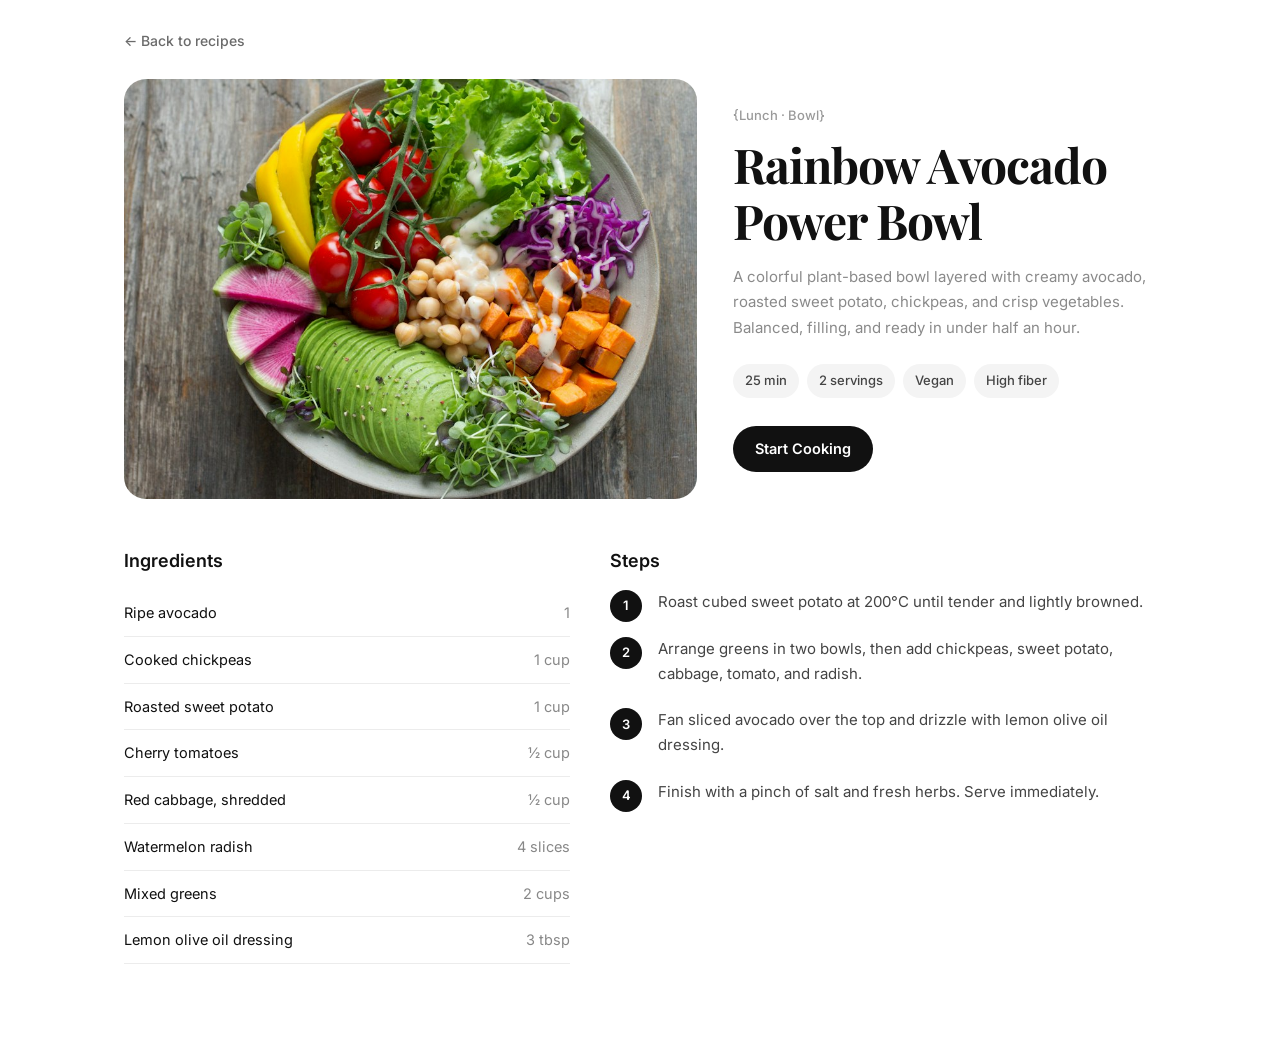
==== bowl.html @ 6062ea20 "Add nourishing recipes landing page and recipe detail screens." ====
<!DOCTYPE html>
<html lang="en">
  <head>
    <meta charset="UTF-8" />
    <meta name="viewport" content="width=device-width, initial-scale=1.0" />
    <title>Rainbow Avocado Power Bowl — Nourishing Recipes</title>
    <link rel="preconnect" href="https://fonts.googleapis.com" />
    <link rel="preconnect" href="https://fonts.gstatic.com" crossorigin />
    <link
      href="https://fonts.googleapis.com/css2?family=Inter:wght@400;500;600&family=Playfair+Display:wght@500;600;700&display=swap"
      rel="stylesheet"
    />
    <link rel="stylesheet" href="styles.css" />
  </head>
  <body>
    <main class="recipe">
      <a class="back-link" href="index.html">← Back to recipes</a>

      <section class="recipe-hero">
        <img
          src="images/bowl.jpg"
          alt="Rainbow avocado bowl with chickpeas, sweet potato, tomato, and greens"
        />
        <div>
          <p class="recipe-kicker">{Lunch · Bowl}</p>
          <h1>Rainbow Avocado Power Bowl</h1>
          <p class="recipe-intro">
            A colorful plant-based bowl layered with creamy avocado, roasted sweet potato,
            chickpeas, and crisp vegetables. Balanced, filling, and ready in under half an hour.
          </p>
          <div class="meta">
            <span>25 min</span>
            <span>2 servings</span>
            <span>Vegan</span>
            <span>High fiber</span>
          </div>
          <a class="btn btn-primary" href="#steps">Start Cooking</a>
        </div>
      </section>

      <section class="recipe-grid">
        <div>
          <h2>Ingredients</h2>
          <ul class="ingredients">
            <li>Ripe avocado <span>1</span></li>
            <li>Cooked chickpeas <span>1 cup</span></li>
            <li>Roasted sweet potato <span>1 cup</span></li>
            <li>Cherry tomatoes <span>½ cup</span></li>
            <li>Red cabbage, shredded <span>½ cup</span></li>
            <li>Watermelon radish <span>4 slices</span></li>
            <li>Mixed greens <span>2 cups</span></li>
            <li>Lemon olive oil dressing <span>3 tbsp</span></li>
          </ul>
        </div>
        <div>
          <h2 id="steps">Steps</h2>
          <ol class="steps">
            <li>Roast cubed sweet potato at 200°C until tender and lightly browned.</li>
            <li>Arrange greens in two bowls, then add chickpeas, sweet potato, cabbage, tomato, and radish.</li>
            <li>Fan sliced avocado over the top and drizzle with lemon olive oil dressing.</li>
            <li>Finish with a pinch of salt and fresh herbs. Serve immediately.</li>
          </ol>
        </div>
      </section>
    </main>
  </body>
</html>
---- styles.css ----
:root {
  --ink: #111111;
  --muted: #8a8a8a;
  --text: #3d3d3d;
  --line: #ececec;
  --bg: #ffffff;
  --radius-img: 22px;
  --max: 980px;
}

*,
*::before,
*::after {
  box-sizing: border-box;
  margin: 0;
  padding: 0;
}

html {
  scroll-behavior: smooth;
}

body {
  font-family: Inter, system-ui, sans-serif;
  color: var(--ink);
  background: var(--bg);
  line-height: 1.5;
}

img {
  max-width: 100%;
  display: block;
}

a {
  color: inherit;
  text-decoration: none;
}

.hero {
  max-width: var(--max);
  margin: 0 auto;
  padding: 36px 24px 8px;
  text-align: center;
}

.badge {
  display: inline-flex;
  align-items: center;
  gap: 8px;
  padding: 8px 16px;
  border-radius: 999px;
  background: #f3f3f3;
  color: #5c5c5c;
  font-size: 13px;
  font-weight: 500;
  letter-spacing: 0.01em;
}

.badge:hover {
  background: #ececec;
}

.hero h1 {
  margin: 28px 0 18px;
  font-family: "Playfair Display", Georgia, serif;
  font-size: clamp(40px, 6.4vw, 64px);
  font-weight: 700;
  line-height: 1.12;
  letter-spacing: -0.02em;
}

.lede {
  max-width: 560px;
  margin: 0 auto 28px;
  color: var(--muted);
  font-size: 15px;
  line-height: 1.65;
}

.cta-row {
  display: flex;
  justify-content: center;
  gap: 12px;
  flex-wrap: wrap;
}

.btn {
  display: inline-flex;
  align-items: center;
  justify-content: center;
  min-width: 132px;
  height: 46px;
  padding: 0 22px;
  border-radius: 999px;
  font-size: 14.5px;
  font-weight: 600;
  transition: transform 0.15s ease, background 0.15s ease, box-shadow 0.15s ease;
}

.btn:hover {
  transform: translateY(-1px);
}

.btn-primary {
  background: #111;
  color: #fff;
}

.btn-primary:hover {
  background: #000;
}

.btn-secondary {
  background: #fff;
  color: #111;
  border: 1px solid #dcdcdc;
  box-shadow: 0 1px 2px rgba(0, 0, 0, 0.04);
}

.btn-secondary:hover {
  background: #fafafa;
}

.trust {
  display: flex;
  justify-content: center;
  align-items: center;
  flex-wrap: wrap;
  gap: 8px 22px;
  margin: 32px auto 0;
  list-style: none;
  color: #5f5f5f;
  font-size: 13px;
  font-weight: 500;
}

.trust-people {
  display: flex;
  align-items: center;
  gap: 10px;
}

.avatars {
  display: flex;
}

.avatars img {
  width: 28px;
  height: 28px;
  border-radius: 50%;
  object-fit: cover;
  border: 2px solid #fff;
  margin-left: -8px;
}

.avatars img:first-child {
  margin-left: 0;
}

.check {
  display: inline-flex;
  width: 16px;
  height: 16px;
  margin-right: 6px;
  border-radius: 50%;
  border: 1.4px solid #bdbdbd;
  color: #6f6f6f;
  font-size: 10px;
  align-items: center;
  justify-content: center;
  vertical-align: middle;
  line-height: 1;
}

.gallery {
  overflow: hidden;
  padding: 42px 0 56px;
}

.gallery-track {
  display: flex;
  gap: 18px;
  width: max-content;
  padding-left: max(24px, calc(50vw - 540px));
}

.gallery figure {
  flex: 0 0 auto;
  width: min(380px, 78vw);
  height: 300px;
  border-radius: var(--radius-img);
  overflow: hidden;
  background: #f2f2f2;
}

.gallery-card {
  display: block;
  width: 100%;
  height: 100%;
  cursor: pointer;
}

.gallery-card:focus-visible {
  outline: 3px solid #111;
  outline-offset: 3px;
}

.gallery img {
  width: 100%;
  height: 100%;
  object-fit: cover;
  transition: transform 0.35s ease;
}

.gallery-card:hover img {
  transform: scale(1.04);
}

.discover {
  max-width: 980px;
  margin: 0 auto;
  padding: 8px 24px 40px;
}

.kicker {
  color: #9a9a9a;
  font-size: 14px;
  font-weight: 500;
  margin-bottom: 18px;
}

.discover h2 {
  font-family: Inter, system-ui, sans-serif;
  font-size: clamp(28px, 4.4vw, 42px);
  font-weight: 600;
  line-height: 1.22;
  letter-spacing: -0.03em;
  color: #111;
}

.discover h2 span {
  color: #b0b0b0;
  font-weight: 600;
}

.showcase {
  display: grid;
  grid-template-columns: 1.35fr 0.85fr;
  gap: 18px;
  max-width: 1080px;
  margin: 0 auto;
  padding: 0 24px 80px;
}

.showcase figure {
  border-radius: var(--radius-img);
  overflow: hidden;
  height: 280px;
  background: #f2f2f2;
}

.showcase img {
  width: 100%;
  height: 100%;
  object-fit: cover;
  transition: transform 0.35s ease;
}

.showcase .gallery-card:hover img {
  transform: scale(1.04);
}

@media (max-width: 760px) {
  .hero {
    padding-top: 24px;
  }

  .gallery figure {
    height: 220px;
  }

  .showcase {
    grid-template-columns: 1fr;
  }

  .showcase figure {
    height: 220px;
  }

  .trust {
    flex-direction: column;
    gap: 12px;
  }

  .recipe {
    padding-top: 20px;
  }

  .recipe-hero,
  .recipe-grid {
    grid-template-columns: 1fr;
  }

  .recipe-hero img {
    height: 280px;
  }
}

.recipe {
  max-width: 1080px;
  margin: 0 auto;
  padding: 28px 24px 80px;
}

.back-link {
  display: inline-flex;
  align-items: center;
  gap: 8px;
  color: #6a6a6a;
  font-size: 14px;
  font-weight: 500;
  margin-bottom: 28px;
}

.back-link:hover {
  color: #111;
}

.recipe-hero {
  display: grid;
  grid-template-columns: 1.15fr 0.85fr;
  gap: 36px;
  align-items: center;
  margin-bottom: 48px;
}

.recipe-hero img {
  width: 100%;
  height: 420px;
  object-fit: cover;
  border-radius: var(--radius-img);
  background: #f2f2f2;
}

.recipe-kicker {
  color: #9a9a9a;
  font-size: 13px;
  font-weight: 500;
  margin-bottom: 12px;
}

.recipe h1 {
  font-family: "Playfair Display", Georgia, serif;
  font-size: clamp(32px, 4.6vw, 48px);
  line-height: 1.15;
  letter-spacing: -0.02em;
  margin-bottom: 16px;
}

.recipe-intro {
  color: var(--muted);
  font-size: 15px;
  line-height: 1.7;
  margin-bottom: 24px;
}

.meta {
  display: flex;
  flex-wrap: wrap;
  gap: 8px;
  margin-bottom: 28px;
}

.meta span {
  display: inline-flex;
  align-items: center;
  height: 34px;
  padding: 0 12px;
  border-radius: 999px;
  background: #f4f4f4;
  color: #444;
  font-size: 13px;
  font-weight: 500;
}

.recipe-grid {
  display: grid;
  grid-template-columns: 0.9fr 1.1fr;
  gap: 40px;
}

.recipe h2 {
  font-size: 18px;
  font-weight: 600;
  margin-bottom: 16px;
}

.ingredients {
  list-style: none;
}

.ingredients li {
  display: flex;
  justify-content: space-between;
  gap: 16px;
  padding: 12px 0;
  border-bottom: 1px solid var(--line);
  font-size: 14.5px;
}

.ingredients li span {
  color: #888;
}

.steps {
  list-style: none;
  counter-reset: step;
}

.steps li {
  position: relative;
  padding: 0 0 22px 48px;
  color: #444;
  font-size: 15px;
  line-height: 1.65;
}

.steps li::before {
  counter-increment: step;
  content: counter(step);
  position: absolute;
  left: 0;
  top: 0;
  width: 32px;
  height: 32px;
  border-radius: 50%;
  background: #111;
  color: #fff;
  font-size: 13px;
  font-weight: 600;
  display: flex;
  align-items: center;
  justify-content: center;
}
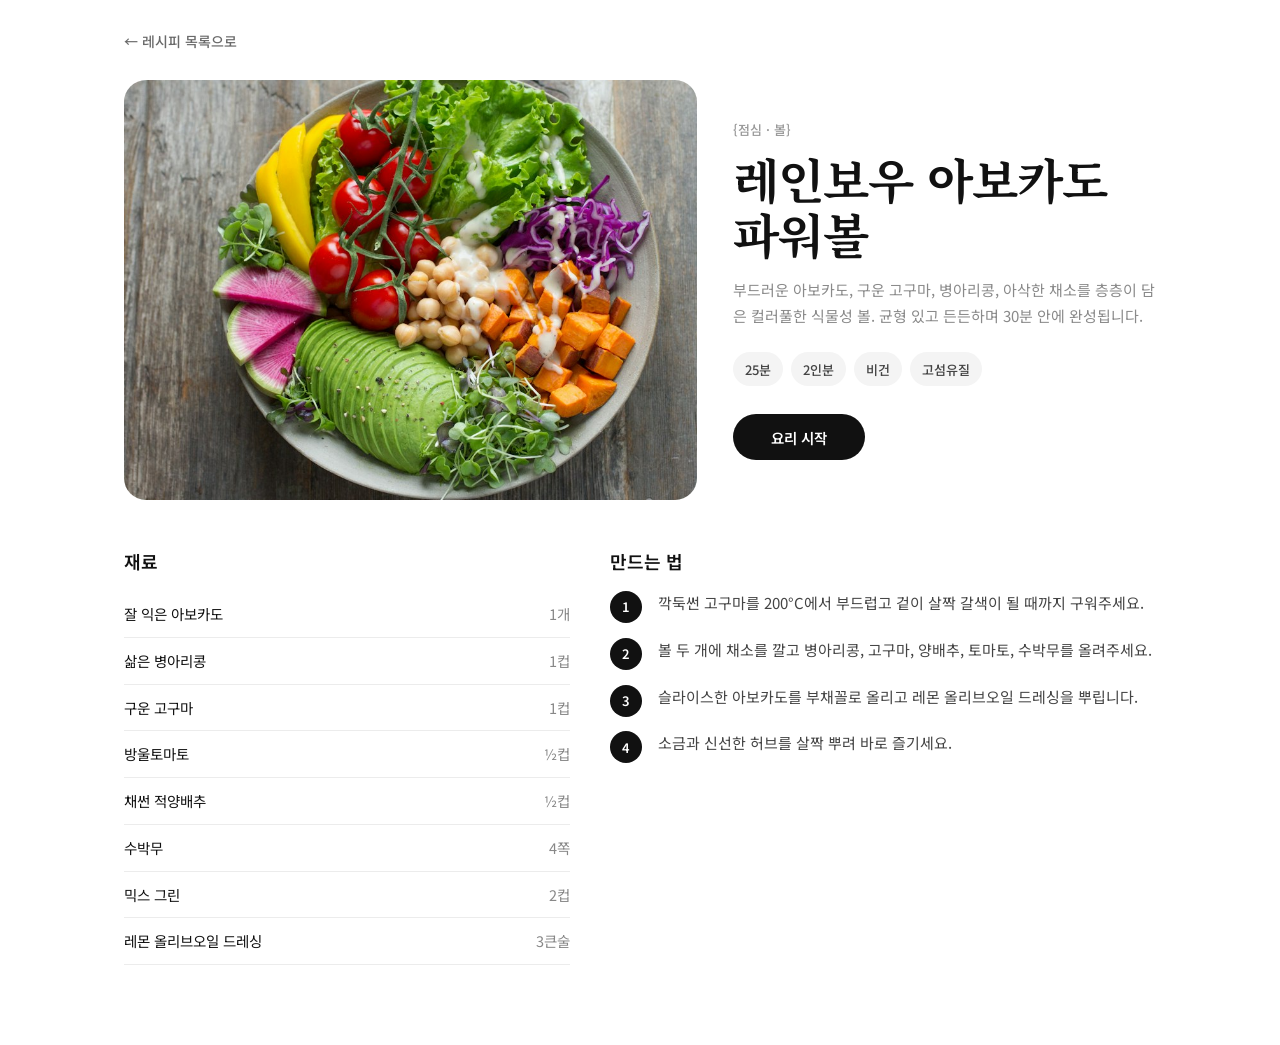
==== commit 3f4920f9: "second commit" ====
--- a/bowl.html
+++ b/bowl.html
@@ -1,64 +1,64 @@
 <!DOCTYPE html>
-<html lang="en">
+<html lang="ko">
   <head>
     <meta charset="UTF-8" />
     <meta name="viewport" content="width=device-width, initial-scale=1.0" />
-    <title>Rainbow Avocado Power Bowl — Nourishing Recipes</title>
+    <title>레인보우 아보카도 파워볼 — 영양 가득한 레시피</title>
     <link rel="preconnect" href="https://fonts.googleapis.com" />
     <link rel="preconnect" href="https://fonts.gstatic.com" crossorigin />
     <link
-      href="https://fonts.googleapis.com/css2?family=Inter:wght@400;500;600&family=Playfair+Display:wght@500;600;700&display=swap"
+      href="https://fonts.googleapis.com/css2?family=Noto+Sans+KR:wght@400;500;600&family=Noto+Serif+KR:wght@600;700&display=swap"
       rel="stylesheet"
     />
     <link rel="stylesheet" href="styles.css" />
   </head>
   <body>
     <main class="recipe">
-      <a class="back-link" href="index.html">← Back to recipes</a>
+      <a class="back-link" href="index.html">← 레시피 목록으로</a>
 
       <section class="recipe-hero">
         <img
           src="images/bowl.jpg"
-          alt="Rainbow avocado bowl with chickpeas, sweet potato, tomato, and greens"
+          alt="병아리콩, 고구마, 토마토, 채소가 올라간 레인보우 아보카도볼"
         />
         <div>
-          <p class="recipe-kicker">{Lunch · Bowl}</p>
-          <h1>Rainbow Avocado Power Bowl</h1>
+          <p class="recipe-kicker">{점심 · 볼}</p>
+          <h1>레인보우 아보카도 파워볼</h1>
           <p class="recipe-intro">
-            A colorful plant-based bowl layered with creamy avocado, roasted sweet potato,
-            chickpeas, and crisp vegetables. Balanced, filling, and ready in under half an hour.
+            부드러운 아보카도, 구운 고구마, 병아리콩, 아삭한 채소를 층층이 담은 컬러풀한 식물성 볼.
+            균형 있고 든든하며 30분 안에 완성됩니다.
           </p>
           <div class="meta">
-            <span>25 min</span>
-            <span>2 servings</span>
-            <span>Vegan</span>
-            <span>High fiber</span>
+            <span>25분</span>
+            <span>2인분</span>
+            <span>비건</span>
+            <span>고섬유질</span>
           </div>
-          <a class="btn btn-primary" href="#steps">Start Cooking</a>
+          <a class="btn btn-primary" href="#steps">요리 시작</a>
         </div>
       </section>
 
       <section class="recipe-grid">
         <div>
-          <h2>Ingredients</h2>
+          <h2>재료</h2>
           <ul class="ingredients">
-            <li>Ripe avocado <span>1</span></li>
-            <li>Cooked chickpeas <span>1 cup</span></li>
-            <li>Roasted sweet potato <span>1 cup</span></li>
-            <li>Cherry tomatoes <span>½ cup</span></li>
-            <li>Red cabbage, shredded <span>½ cup</span></li>
-            <li>Watermelon radish <span>4 slices</span></li>
-            <li>Mixed greens <span>2 cups</span></li>
-            <li>Lemon olive oil dressing <span>3 tbsp</span></li>
+            <li>잘 익은 아보카도 <span>1개</span></li>
+            <li>삶은 병아리콩 <span>1컵</span></li>
+            <li>구운 고구마 <span>1컵</span></li>
+            <li>방울토마토 <span>½컵</span></li>
+            <li>채썬 적양배추 <span>½컵</span></li>
+            <li>수박무 <span>4쪽</span></li>
+            <li>믹스 그린 <span>2컵</span></li>
+            <li>레몬 올리브오일 드레싱 <span>3큰술</span></li>
           </ul>
         </div>
         <div>
-          <h2 id="steps">Steps</h2>
+          <h2 id="steps">만드는 법</h2>
           <ol class="steps">
-            <li>Roast cubed sweet potato at 200°C until tender and lightly browned.</li>
-            <li>Arrange greens in two bowls, then add chickpeas, sweet potato, cabbage, tomato, and radish.</li>
-            <li>Fan sliced avocado over the top and drizzle with lemon olive oil dressing.</li>
-            <li>Finish with a pinch of salt and fresh herbs. Serve immediately.</li>
+            <li>깍둑썬 고구마를 200°C에서 부드럽고 겉이 살짝 갈색이 될 때까지 구워주세요.</li>
+            <li>볼 두 개에 채소를 깔고 병아리콩, 고구마, 양배추, 토마토, 수박무를 올려주세요.</li>
+            <li>슬라이스한 아보카도를 부채꼴로 올리고 레몬 올리브오일 드레싱을 뿌립니다.</li>
+            <li>소금과 신선한 허브를 살짝 뿌려 바로 즐기세요.</li>
           </ol>
         </div>
       </section>
--- a/styles.css
+++ b/styles.css
@@ -21,7 +21,7 @@
 }
 
 body {
-  font-family: Inter, system-ui, sans-serif;
+  font-family: "Noto Sans KR", Inter, system-ui, sans-serif;
   color: var(--ink);
   background: var(--bg);
   line-height: 1.5;
@@ -63,7 +63,7 @@
 
 .hero h1 {
   margin: 28px 0 18px;
-  font-family: "Playfair Display", Georgia, serif;
+  font-family: "Noto Serif KR", "Playfair Display", Georgia, serif;
   font-size: clamp(40px, 6.4vw, 64px);
   font-weight: 700;
   line-height: 1.12;
@@ -231,7 +231,7 @@
 }
 
 .discover h2 {
-  font-family: Inter, system-ui, sans-serif;
+  font-family: "Noto Sans KR", Inter, system-ui, sans-serif;
   font-size: clamp(28px, 4.4vw, 42px);
   font-weight: 600;
   line-height: 1.22;
@@ -351,7 +351,7 @@
 }
 
 .recipe h1 {
-  font-family: "Playfair Display", Georgia, serif;
+  font-family: "Noto Serif KR", "Playfair Display", Georgia, serif;
   font-size: clamp(32px, 4.6vw, 48px);
   line-height: 1.15;
   letter-spacing: -0.02em;
